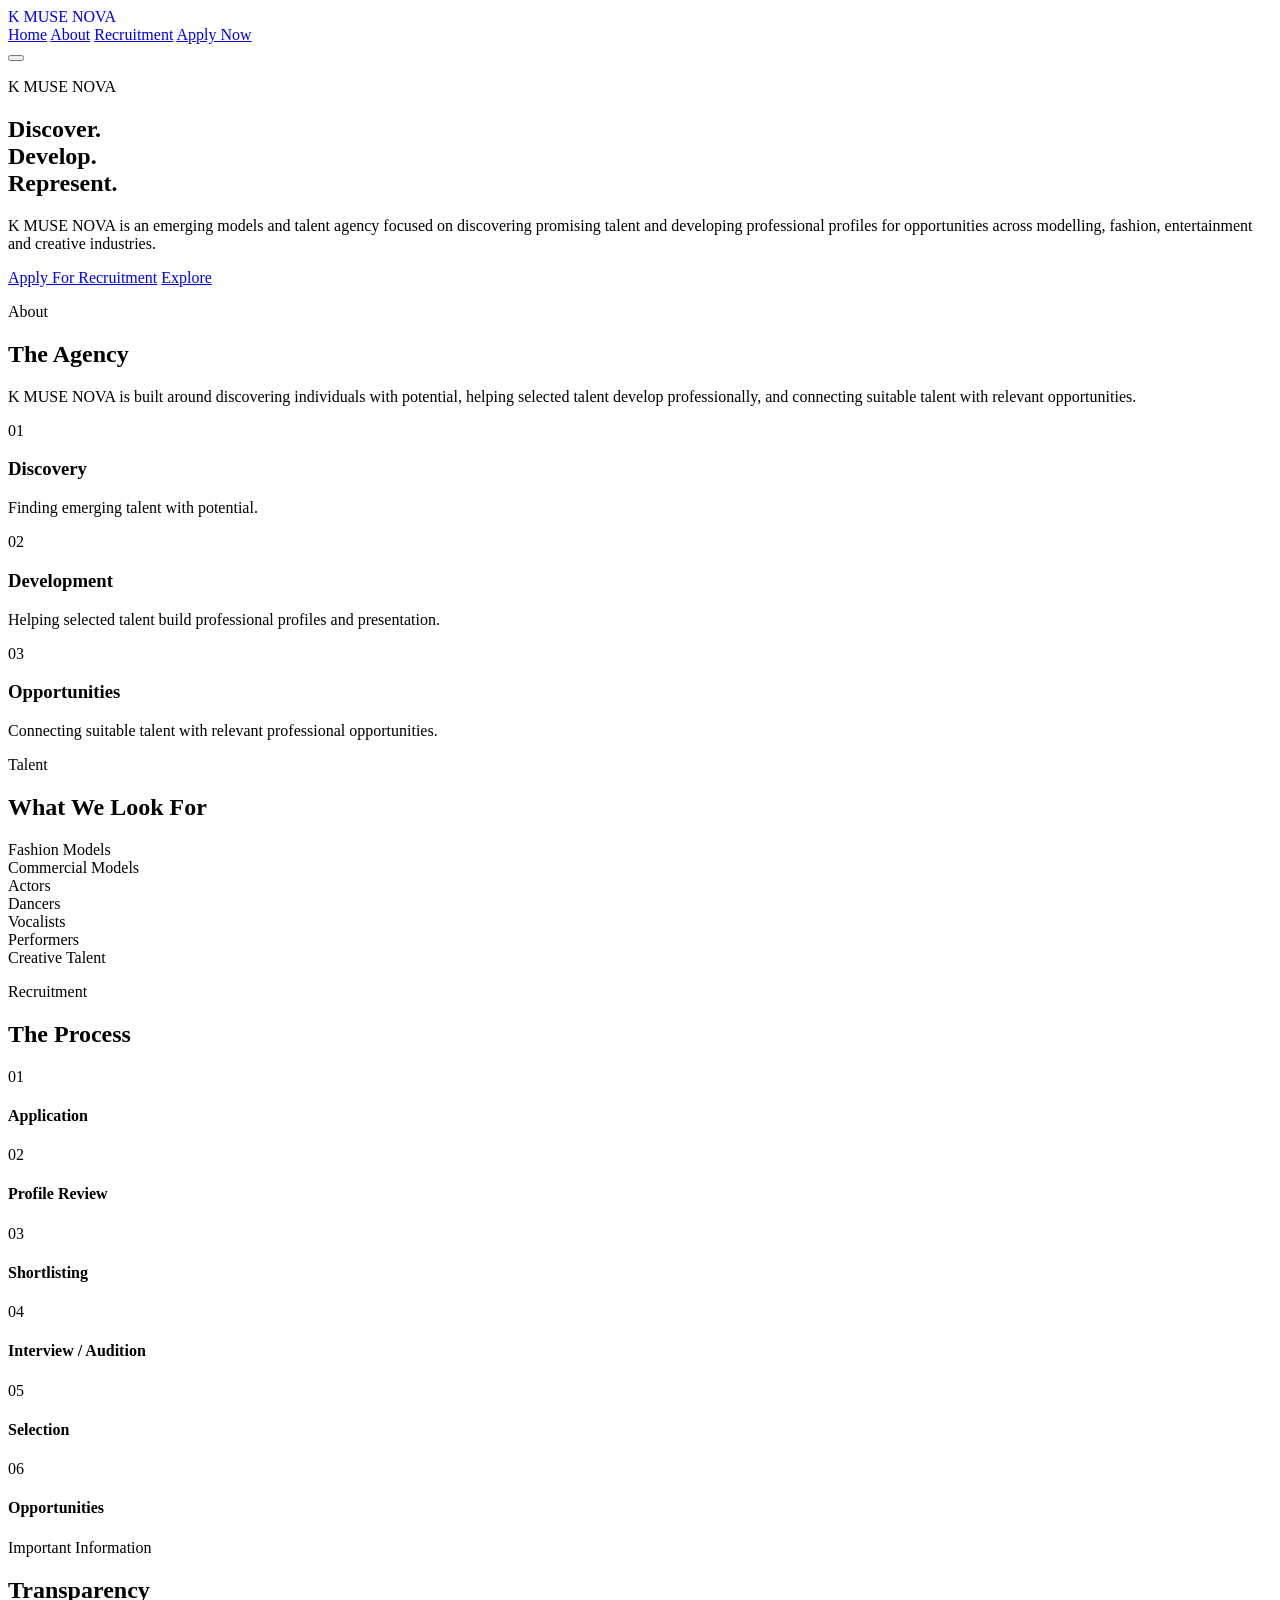
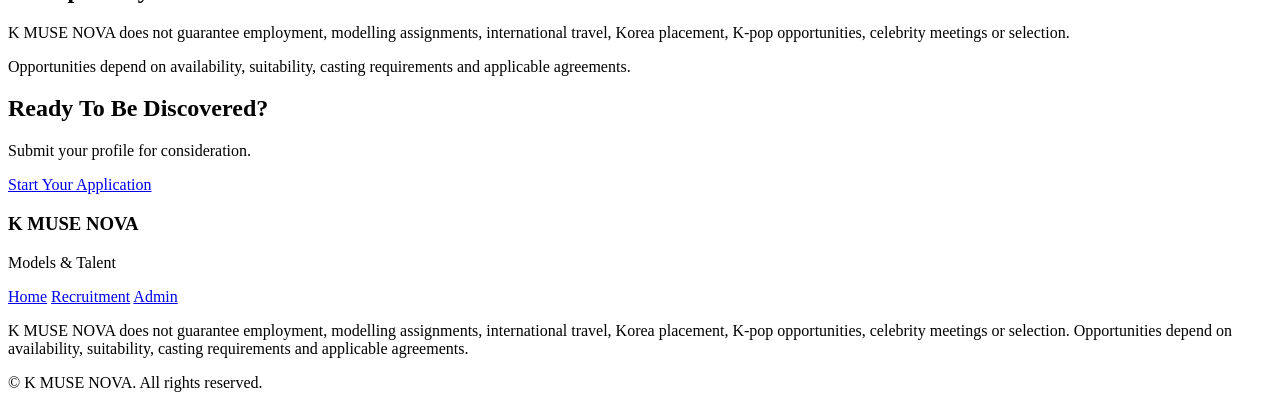
==== index.html @ 3d1bbb97 "Add initial HTML structure for K MUSE NOVA website" ====
<!DOCTYPE html>
<html lang="en">
<head>
<meta charset="UTF-8" />
<meta name="viewport" content="width=device-width, initial-scale=1.0" />
<title>K MUSE NOVA — Models &amp; Talent</title>
<meta name="description" content="K MUSE NOVA — a premium boutique modelling and talent agency. Discover. Develop. Represent." />
<link rel="preconnect" href="https://fonts.googleapis.com" />
<link rel="preconnect" href="https://fonts.gstatic.com" crossorigin />
<link href="https://fonts.googleapis.com/css2?family=Cormorant+Garamond:wght@300;400;500;600&family=Inter:wght@300;400;500;600&display=swap" rel="stylesheet" />
<link rel="stylesheet" href="css/style.css" />
</head>
<body>

<!-- ============ NAVIGATION ============ -->
<header class="nav" id="nav">
  <div class="container nav-inner">
    <a href="index.html" class="brand">
      <img src="assets/logo.png" alt="K MUSE NOVA logo" class="brand-logo" onerror="this.style.display='none';this.nextElementSibling.style.display='inline-block';" />
      <span class="brand-text" style="display:none;">K MUSE NOVA</span>
    </a>

    <nav class="nav-links" id="navLinks">
      <a href="index.html" class="nav-link active">Home</a>
      <a href="#about" class="nav-link">About</a>
      <a href="recruitment.html" class="nav-link">Recruitment</a>
      <a href="recruitment.html" class="btn btn-primary nav-cta">Apply Now</a>
    </nav>

    <button class="nav-toggle" id="navToggle" aria-label="Toggle navigation">
      <span></span><span></span><span></span>
    </button>
  </div>
</header>

<!-- ============ HERO ============ -->
<section class="hero">
  <div class="container hero-inner">
    <p class="eyebrow">K MUSE NOVA</p>
    <h1 class="hero-title">
      Discover.<br />
      Develop.<br />
      Represent.
    </h1>
    <p class="hero-text">
      K MUSE NOVA is an emerging models and talent agency focused on discovering
      promising talent and developing professional profiles for opportunities across
      modelling, fashion, entertainment and creative industries.
    </p>
    <div class="hero-actions">
      <a href="recruitment.html" class="btn btn-primary">Apply For Recruitment</a>
      <a href="#about" class="btn btn-ghost">Explore</a>
    </div>
  </div>
</section>

<!-- ============ ABOUT ============ -->
<section class="section" id="about">
  <div class="container">
    <p class="eyebrow center">About</p>
    <h2 class="section-title">The Agency</h2>
    <p class="section-lead">
      K MUSE NOVA is built around discovering individuals with potential, helping
      selected talent develop professionally, and connecting suitable talent with
      relevant opportunities.
    </p>

    <div class="grid three">
      <article class="editorial-block">
        <span class="block-num">01</span>
        <h3>Discovery</h3>
        <p>Finding emerging talent with potential.</p>
      </article>
      <article class="editorial-block">
        <span class="block-num">02</span>
        <h3>Development</h3>
        <p>Helping selected talent build professional profiles and presentation.</p>
      </article>
      <article class="editorial-block">
        <span class="block-num">03</span>
        <h3>Opportunities</h3>
        <p>Connecting suitable talent with relevant professional opportunities.</p>
      </article>
    </div>
  </div>
</section>

<!-- ============ CATEGORIES ============ -->
<section class="section section-subtle">
  <div class="container">
    <p class="eyebrow center">Talent</p>
    <h2 class="section-title">What We Look For</h2>

    <div class="grid three">
      <div class="category-card">Fashion Models</div>
      <div class="category-card">Commercial Models</div>
      <div class="category-card">Actors</div>
      <div class="category-card">Dancers</div>
      <div class="category-card">Vocalists</div>
      <div class="category-card">Performers</div>
      <div class="category-card">Creative Talent</div>
    </div>
  </div>
</section>

<!-- ============ PROCESS ============ -->
<section class="section">
  <div class="container">
    <p class="eyebrow center">Recruitment</p>
    <h2 class="section-title">The Process</h2>

    <div class="process">
      <div class="step"><span class="step-num">01</span><h4>Application</h4></div>
      <div class="step-line"></div>
      <div class="step"><span class="step-num">02</span><h4>Profile Review</h4></div>
      <div class="step-line"></div>
      <div class="step"><span class="step-num">03</span><h4>Shortlisting</h4></div>
      <div class="step-line"></div>
      <div class="step"><span class="step-num">04</span><h4>Interview / Audition</h4></div>
      <div class="step-line"></div>
      <div class="step"><span class="step-num">05</span><h4>Selection</h4></div>
      <div class="step-line"></div>
      <div class="step"><span class="step-num">06</span><h4>Opportunities</h4></div>
    </div>
  </div>
</section>

<!-- ============ TRANSPARENCY ============ -->
<section class="section section-subtle">
  <div class="container narrow">
    <p class="eyebrow center">Important Information</p>
    <h2 class="section-title">Transparency</h2>
    <div class="notice-box">
      <p>
        K MUSE NOVA does not guarantee employment, modelling assignments, international
        travel, Korea placement, K-pop opportunities, celebrity meetings or selection.
      </p>
      <p>
        Opportunities depend on availability, suitability, casting requirements and
        applicable agreements.
      </p>
    </div>
  </div>
</section>

<!-- ============ FINAL CTA ============ -->
<section class="section cta-section">
  <div class="container center">
    <h2 class="section-title">Ready To Be Discovered?</h2>
    <p class="section-lead">Submit your profile for consideration.</p>
    <a href="recruitment.html" class="btn btn-primary btn-lg">Start Your Application</a>
  </div>
</section>

<!-- ============ FOOTER ============ -->
<footer class="footer">
  <div class="container footer-inner">
    <div class="footer-brand">
      <h3>K MUSE NOVA</h3>
      <p>Models &amp; Talent</p>
    </div>
    <nav class="footer-links">
      <a href="index.html">Home</a>
      <a href="recruitment.html">Recruitment</a>
      <a href="admin.html">Admin</a>
    </nav>
  </div>
  <div class="footer-disclaimer container">
    <p>
      K MUSE NOVA does not guarantee employment, modelling assignments, international
      travel, Korea placement, K-pop opportunities, celebrity meetings or selection.
      Opportunities depend on availability, suitability, casting requirements and
      applicable agreements.
    </p>
    <p class="copy">© <span id="year"></span> K MUSE NOVA. All rights reserved.</p>
  </div>
</footer>

<div class="toast-wrap" id="toastWrap"></div>

<script src="js/config.js"></script>
<script src="js/supabase.js"></script>
<script src="js/main.js"></script>
</body>
</html>
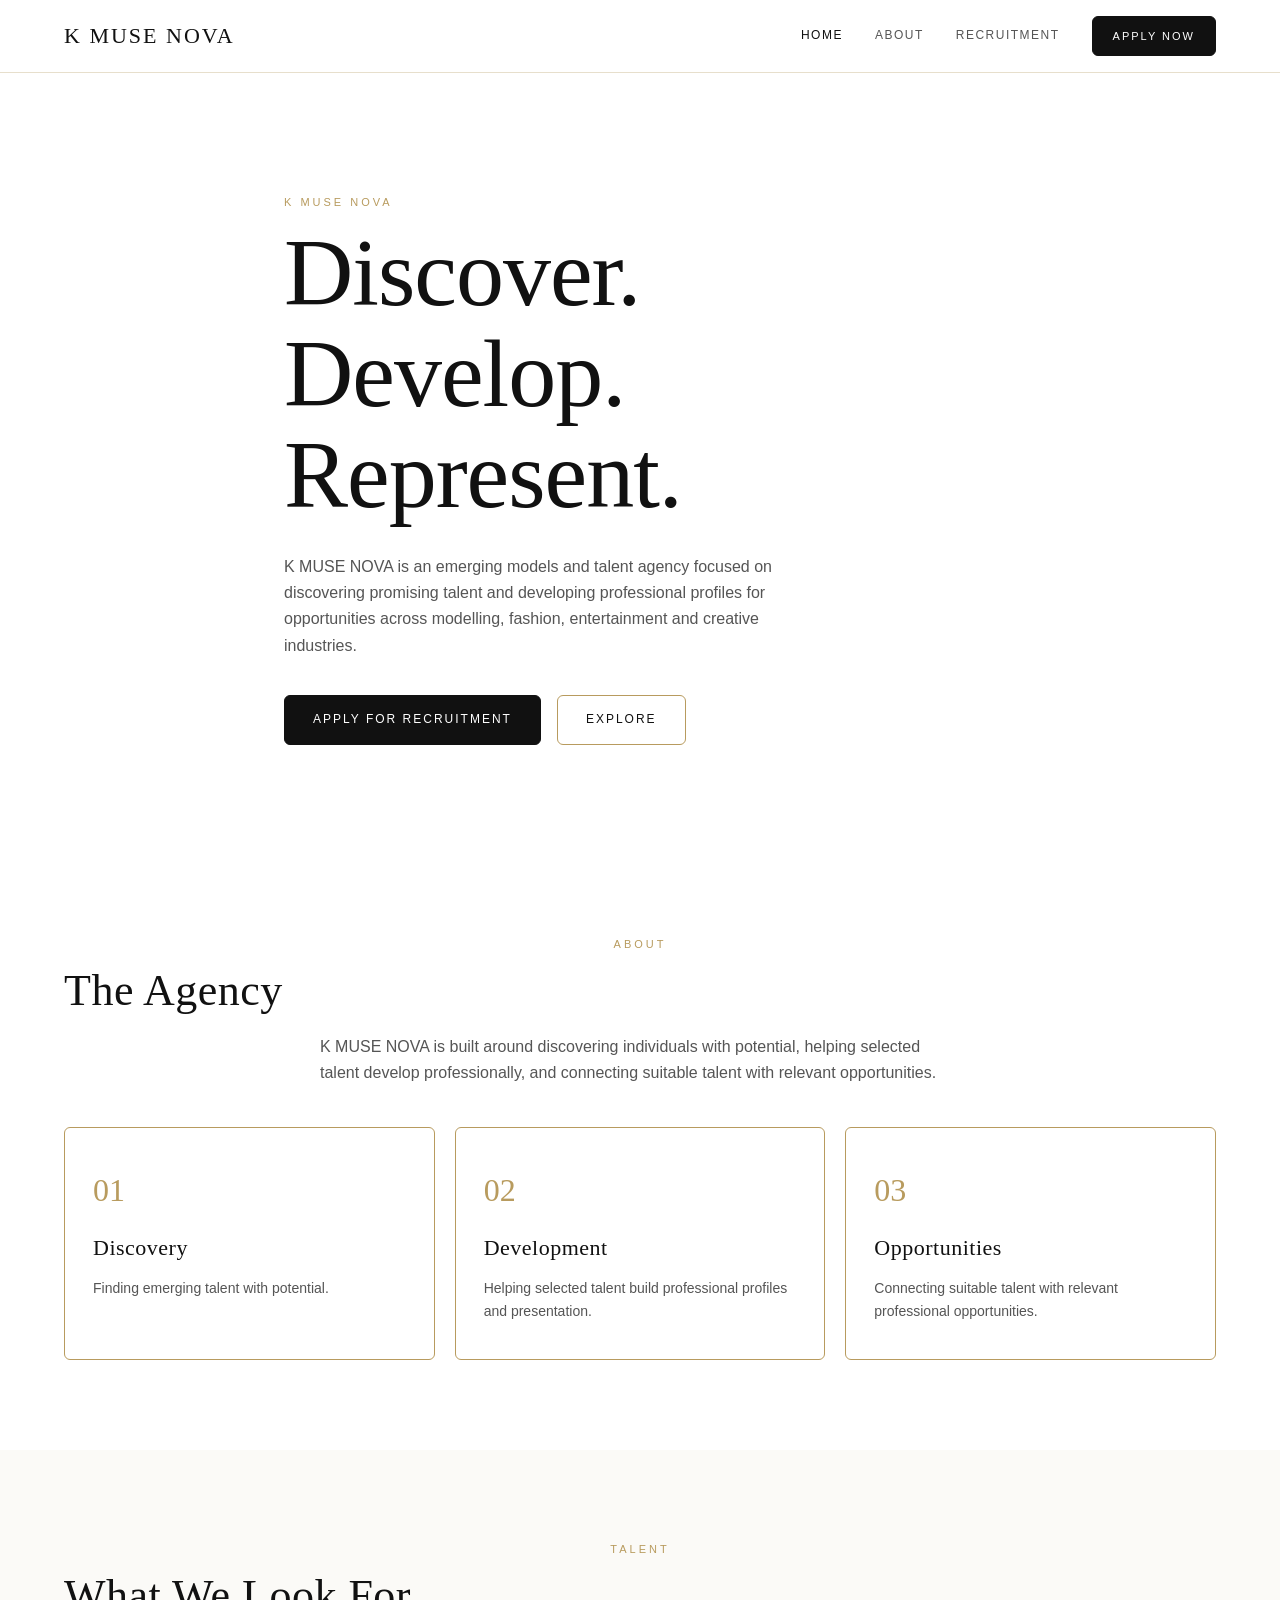
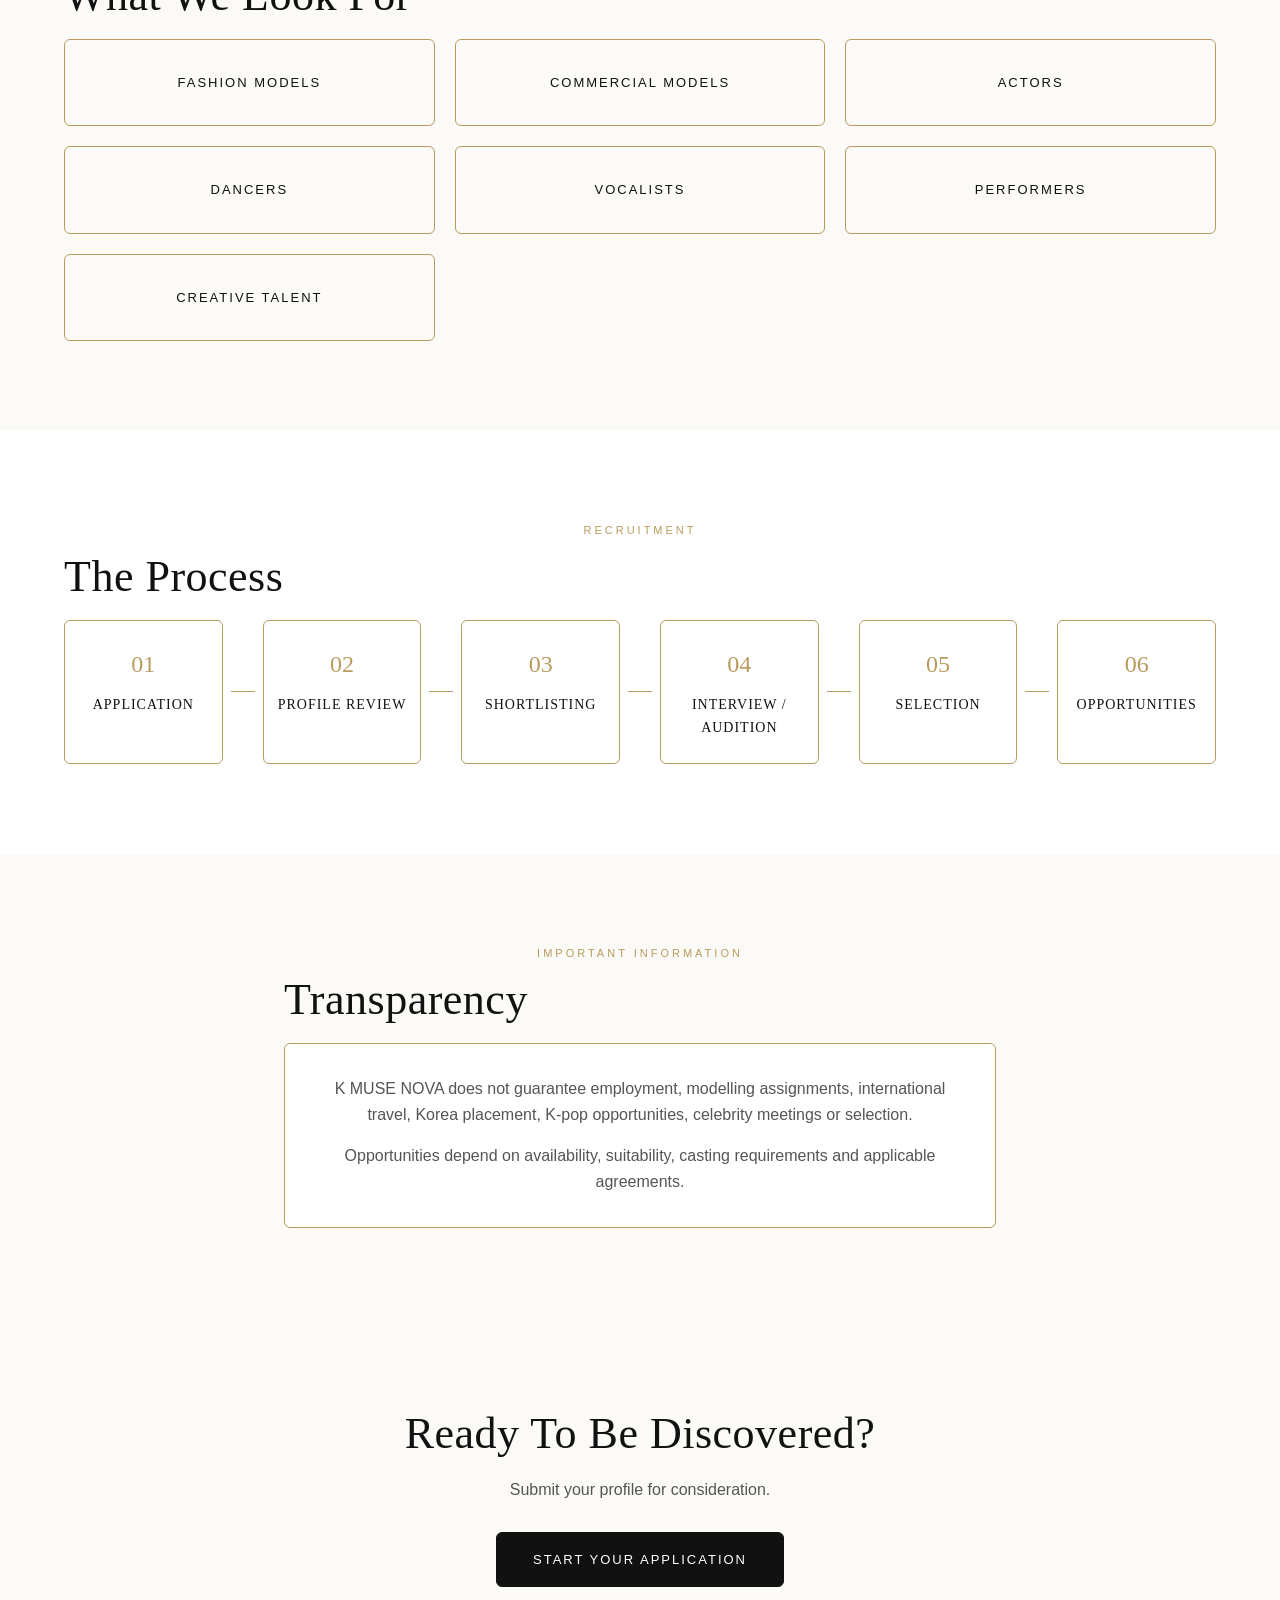
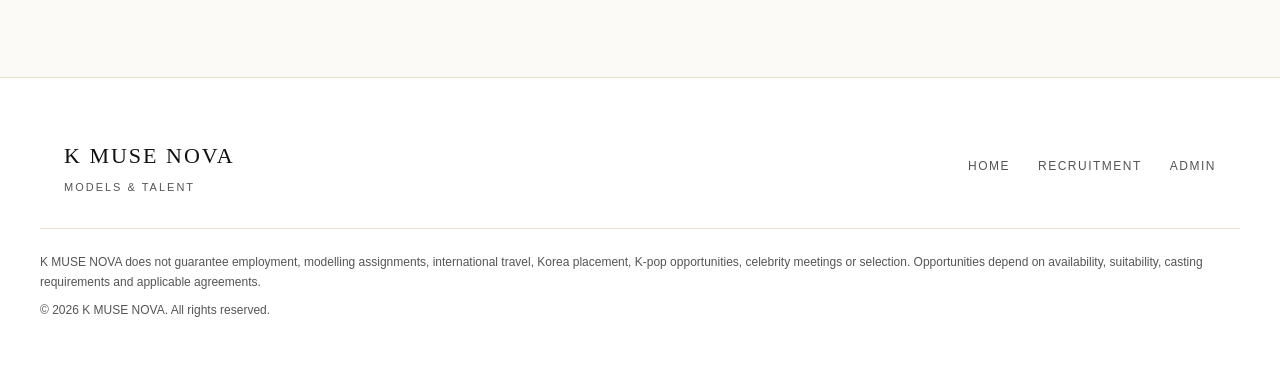
==== commit 0faf5d5e: "Add Supabase SDK script to index.html Added Supabase JavaScript SDK script tag to index.html." ====
--- a/index.html
+++ b/index.html
@@ -1,6 +1,7 @@
 <!DOCTYPE html>
 <html lang="en">
 <head>
+  <script src="https://cdn.jsdelivr.net/npm/@supabase/supabase-js@2"></script>
 <meta charset="UTF-8" />
 <meta name="viewport" content="width=device-width, initial-scale=1.0" />
 <title>K MUSE NOVA — Models &amp; Talent</title>
--- a/css/style.css
+++ b/css/style.css
@@ -0,0 +1,1065 @@
+/* ==========================================================
+   K MUSE NOVA — STYLE.CSS
+   Strict white / black / gold editorial system.
+   ========================================================== */
+
+:root {
+  --bg: #FFFFFF;
+  --bg-soft: #FBFAF7;
+  --text: #111111;
+  --text-muted: #555555;
+  --gold: #B89B5E;
+  --gold-soft: #D4C094;
+  --gold-bg: #F7F3EA;
+  --border: #E7DFCC;
+  --black: #111111;
+  --shadow: 0 1px 3px rgba(0,0,0,0.04);
+  --radius: 6px;
+  --radius-lg: 10px;
+  --transition: 0.25s ease;
+  --serif: 'Cormorant Garamond', 'Times New Roman', serif;
+  --sans: 'Inter', -apple-system, BlinkMacSystemFont, 'Segoe UI', sans-serif;
+}
+
+* { box-sizing: border-box; margin: 0; padding: 0; }
+
+html { scroll-behavior: smooth; }
+
+body {
+  font-family: var(--sans);
+  background: var(--bg);
+  color: var(--text);
+  font-size: 16px;
+  line-height: 1.65;
+  -webkit-font-smoothing: antialiased;
+}
+
+img { max-width: 100%; display: block; }
+
+a { color: inherit; text-decoration: none; }
+
+button { font-family: inherit; cursor: pointer; }
+
+input, select, textarea { font-family: inherit; }
+
+.container { max-width: 1200px; margin: 0 auto; padding: 0 24px; }
+.container.narrow { max-width: 760px; }
+.center { text-align: center; }
+.small { font-size: 13px; }
+.muted-text { color: var(--text-muted); font-size: 14px; }
+
+/* ============ TYPOGRAPHY ============ */
+h1, h2, h3, h4 {
+  font-family: var(--serif);
+  font-weight: 400;
+  letter-spacing: 0.5px;
+  color: var(--text);
+}
+
+.eyebrow {
+  text-transform: uppercase;
+  letter-spacing: 3px;
+  font-size: 11px;
+  color: var(--gold);
+  font-weight: 500;
+  margin-bottom: 12px;
+}
+.eyebrow.center { text-align: center; }
+
+.section-title {
+  font-size: clamp(28px, 4vw, 44px);
+  line-height: 1.2;
+  margin-bottom: 16px;
+}
+.section-title.small { font-size: 24px; }
+
+.section-lead {
+  color: var(--text-muted);
+  font-size: 16px;
+  max-width: 640px;
+  margin: 0 auto 40px;
+}
+.center .section-lead { text-align: center; }
+
+/* ============ BUTTONS ============ */
+.btn {
+  display: inline-block;
+  padding: 14px 28px;
+  font-size: 12px;
+  letter-spacing: 2px;
+  text-transform: uppercase;
+  font-weight: 500;
+  border: 1px solid var(--gold);
+  background: transparent;
+  color: var(--text);
+  border-radius: var(--radius);
+  transition: var(--transition);
+  cursor: pointer;
+}
+.btn:hover { background: var(--gold-bg); }
+.btn-primary {
+  background: var(--black);
+  color: #fff;
+  border-color: var(--black);
+}
+.btn-primary:hover {
+  background: var(--gold);
+  color: #fff;
+  border-color: var(--gold);
+}
+.btn-ghost { background: transparent; color: var(--text); }
+.btn-lg { padding: 16px 36px; font-size: 13px; }
+.btn-sm { padding: 8px 16px; font-size: 11px; }
+.btn-block { width: 100%; }
+.btn:disabled { opacity: 0.4; cursor: not-allowed; }
+
+/* ============ NAV ============ */
+.nav {
+  position: sticky;
+  top: 0;
+  z-index: 100;
+  background: rgba(255,255,255,0.95);
+  backdrop-filter: blur(8px);
+  border-bottom: 1px solid var(--border);
+}
+.nav-inner {
+  display: flex;
+  align-items: center;
+  justify-content: space-between;
+  height: 72px;
+}
+.brand { display: flex; align-items: center; }
+.brand-logo { height: 38px; width: auto; }
+.brand-text {
+  font-family: var(--serif);
+  font-size: 22px;
+  letter-spacing: 2px;
+  font-weight: 500;
+}
+.nav-links { display: flex; align-items: center; gap: 32px; }
+.nav-link {
+  font-size: 12px;
+  letter-spacing: 1.5px;
+  text-transform: uppercase;
+  color: var(--text-muted);
+  transition: var(--transition);
+}
+.nav-link:hover, .nav-link.active { color: var(--text); }
+.nav-cta { padding: 10px 20px; font-size: 11px; }
+
+.nav-toggle {
+  display: none;
+  background: transparent;
+  border: none;
+  flex-direction: column;
+  gap: 4px;
+  padding: 8px;
+}
+.nav-toggle span {
+  width: 24px;
+  height: 1px;
+  background: var(--text);
+  transition: var(--transition);
+}
+.nav-toggle.active span:nth-child(1) { transform: translateY(5px) rotate(45deg); }
+.nav-toggle.active span:nth-child(2) { opacity: 0; }
+.nav-toggle.active span:nth-child(3) { transform: translateY(-5px) rotate(-45deg); }
+
+/* ============ HERO ============ */
+.hero { padding: 120px 0 100px; }
+.hero-inner { max-width: 760px; }
+.hero-title {
+  font-size: clamp(48px, 8vw, 96px);
+  line-height: 1.05;
+  letter-spacing: -1px;
+  margin: 8px 0 28px;
+  font-weight: 300;
+}
+.hero-title.small { font-size: clamp(36px, 5vw, 56px); }
+.hero-text {
+  color: var(--text-muted);
+  max-width: 540px;
+  margin-bottom: 36px;
+  font-size: 16px;
+}
+.hero-actions { display: flex; gap: 16px; flex-wrap: wrap; }
+
+/* ============ SECTIONS ============ */
+.section { padding: 90px 0; }
+.section-subtle { background: var(--bg-soft); }
+
+.editorial-block {
+  border: 1px solid var(--gold);
+  padding: 36px 28px;
+  border-radius: var(--radius);
+  background: var(--bg);
+  transition: var(--transition);
+}
+.editorial-block:hover { background: var(--gold-bg); }
+.block-num {
+  display: block;
+  font-family: var(--serif);
+  font-size: 32px;
+  color: var(--gold);
+  margin-bottom: 14px;
+}
+.editorial-block h3 {
+  font-size: 22px;
+  margin-bottom: 10px;
+}
+.editorial-block p { color: var(--text-muted); font-size: 14px; }
+
+.grid { display: grid; gap: 20px; }
+.grid.two { grid-template-columns: repeat(2, 1fr); }
+.grid.three { grid-template-columns: repeat(3, 1fr); }
+
+.category-card {
+  border: 1px solid var(--gold);
+  padding: 32px 20px;
+  text-align: center;
+  font-size: 13px;
+  letter-spacing: 2px;
+  text-transform: uppercase;
+  border-radius: var(--radius);
+  transition: var(--transition);
+}
+.category-card:hover { background: var(--gold-bg); }
+
+/* ============ PROCESS ============ */
+.process {
+  display: flex;
+  align-items: stretch;
+  justify-content: space-between;
+  gap: 8px;
+  flex-wrap: wrap;
+}
+.step {
+  flex: 1;
+  min-width: 140px;
+  text-align: center;
+  padding: 24px 12px;
+  border: 1px solid var(--gold);
+  border-radius: var(--radius);
+}
+.step-num {
+  display: block;
+  font-family: var(--serif);
+  font-size: 24px;
+  color: var(--gold);
+  margin-bottom: 8px;
+}
+.step h4 { font-size: 14px; letter-spacing: 1px; text-transform: uppercase; }
+.step-line {
+  flex: 0 0 24px;
+  align-self: center;
+  height: 1px;
+  background: var(--gold);
+}
+
+/* ============ NOTICE ============ */
+.notice-box {
+  border: 1px solid var(--gold);
+  padding: 32px;
+  border-radius: var(--radius);
+  background: var(--bg);
+  text-align: center;
+}
+.notice-box p { color: var(--text-muted); margin-bottom: 14px; }
+.notice-box p:last-child { margin-bottom: 0; }
+
+/* ============ CTA ============ */
+.cta-section {
+  text-align: center;
+  background: var(--bg-soft);
+}
+.cta-section .section-lead { margin-bottom: 28px; }
+
+/* ============ FOOTER ============ */
+.footer { border-top: 1px solid var(--border); padding-top: 60px; }
+.footer-inner {
+  display: flex;
+  justify-content: space-between;
+  align-items: center;
+  flex-wrap: wrap;
+  gap: 24px;
+  padding-bottom: 32px;
+  border-bottom: 1px solid var(--border);
+}
+.footer-brand h3 {
+  font-size: 22px;
+  letter-spacing: 2px;
+  margin-bottom: 4px;
+}
+.footer-brand p {
+  font-size: 11px;
+  letter-spacing: 2px;
+  text-transform: uppercase;
+  color: var(--text-muted);
+}
+.footer-links { display: flex; gap: 28px; }
+.footer-links a {
+  font-size: 12px;
+  letter-spacing: 1.5px;
+  text-transform: uppercase;
+  color: var(--text-muted);
+}
+.footer-links a:hover { color: var(--text); }
+.footer-disclaimer {
+  padding: 24px 0 40px;
+  color: var(--text-muted);
+  font-size: 12px;
+}
+.footer-disclaimer p { margin-bottom: 8px; }
+.copy { color: var(--text-muted); }
+
+/* ============ RECRUITMENT FORM ============ */
+.recruit-page { padding-bottom: 80px; }
+.form-wrap {
+  max-width: 920px;
+  margin: 0 auto;
+  display: flex;
+  flex-direction: column;
+  gap: 32px;
+}
+.form-section {
+  border: 1px solid var(--gold);
+  border-radius: var(--radius);
+  padding: 36px;
+  background: var(--bg);
+}
+.form-section legend {
+  font-family: var(--serif);
+  font-size: 20px;
+  padding: 0 12px;
+  letter-spacing: 1px;
+}
+.form-section legend .step-num {
+  display: inline-block;
+  font-size: 16px;
+  color: var(--gold);
+  margin-right: 8px;
+}
+.optional-tag {
+  font-family: var(--sans);
+  font-size: 11px;
+  color: var(--text-muted);
+  letter-spacing: 1px;
+  margin-left: 8px;
+}
+
+.field { display: flex; flex-direction: column; margin-bottom: 16px; }
+.field.full { grid-column: 1 / -1; }
+.field label {
+  font-size: 11px;
+  letter-spacing: 1.5px;
+  text-transform: uppercase;
+  color: var(--text-muted);
+  margin-bottom: 8px;
+}
+.field input,
+.field select,
+.field textarea {
+  background: var(--bg);
+  border: 1px solid var(--gold);
+  border-radius: var(--radius);
+  padding: 12px 14px;
+  color: var(--text);
+  font-size: 14px;
+  transition: var(--transition);
+  width: 100%;
+  outline: none;
+}
+.field input:focus,
+.field select:focus,
+.field textarea:focus {
+  border-color: var(--gold);
+  box-shadow: 0 0 0 2px var(--gold-bg);
+}
+.field input[readonly] {
+  background: var(--bg-soft);
+  color: var(--text-muted);
+  cursor: not-allowed;
+}
+.field-hint { font-size: 11px; color: var(--text-muted); margin-top: 4px; }
+
+.info-pill {
+  display: inline-flex;
+  align-items: center;
+  gap: 8px;
+  border: 1px solid var(--gold);
+  padding: 8px 18px;
+  border-radius: 100px;
+  font-size: 11px;
+  letter-spacing: 1.5px;
+  text-transform: uppercase;
+  margin: 16px 0 12px;
+}
+.info-pill .dot { width: 6px; height: 6px; background: var(--gold); border-radius: 50%; }
+.age-pill {
+  display: inline-block;
+  border: 1px solid var(--gold);
+  padding: 6px 16px;
+  font-size: 11px;
+  letter-spacing: 1.5px;
+  text-transform: uppercase;
+  border-radius: 100px;
+  margin-bottom: 12px;
+}
+.age-warning {
+  margin-top: 12px;
+  padding: 12px 16px;
+  border: 1px solid #C0392B;
+  color: #C0392B;
+  border-radius: var(--radius);
+  font-size: 13px;
+}
+
+/* ============ PHOTO GRID ============ */
+.photo-grid { display: grid; grid-template-columns: repeat(2, 1fr); gap: 24px; }
+.photo-card {
+  border: 1px solid var(--gold);
+  border-radius: var(--radius);
+  padding: 20px;
+  background: var(--bg);
+}
+.photo-card-head {
+  display: flex;
+  align-items: baseline;
+  gap: 12px;
+  margin-bottom: 16px;
+}
+.photo-card-head .num {
+  font-family: var(--serif);
+  font-size: 20px;
+  color: var(--gold);
+}
+.photo-card-head h4 {
+  font-size: 14px;
+  letter-spacing: 1px;
+  text-transform: uppercase;
+}
+.photo-card .instruction {
+  font-size: 12px;
+  color: var(--text-muted);
+  margin-bottom: 16px;
+}
+.photo-block { margin-bottom: 16px; }
+.photo-block:last-child { margin-bottom: 0; }
+.photo-block-label {
+  font-size: 10px;
+  letter-spacing: 1.5px;
+  text-transform: uppercase;
+  color: var(--text-muted);
+  margin-bottom: 8px;
+}
+.photo-area {
+  width: 100%;
+  aspect-ratio: 4 / 5;
+  border: 1px solid var(--border);
+  border-radius: var(--radius);
+  background: var(--bg-soft);
+  overflow: hidden;
+  position: relative;
+  display: flex;
+  align-items: center;
+  justify-content: center;
+}
+.photo-area img {
+  width: 100%;
+  height: 100%;
+  object-fit: cover;
+}
+.photo-area.placeholder {
+  flex-direction: column;
+  gap: 8px;
+  padding: 16px;
+  text-align: center;
+}
+.photo-area.placeholder .label {
+  font-size: 11px;
+  letter-spacing: 1.5px;
+  text-transform: uppercase;
+  color: var(--text-muted);
+}
+.photo-area.placeholder .btn-sm { margin-top: 8px; }
+.photo-area.unavailable {
+  color: var(--text-muted);
+  font-size: 12px;
+  letter-spacing: 1px;
+  text-align: center;
+  padding: 16px;
+}
+.file-info {
+  display: flex;
+  justify-content: space-between;
+  font-size: 11px;
+  color: var(--text-muted);
+  margin-top: 8px;
+}
+.file-actions {
+  display: flex;
+  gap: 8px;
+  margin-top: 8px;
+}
+
+/* ============ VIDEO UPLOAD ============ */
+.video-upload {
+  border: 1px dashed var(--gold);
+  border-radius: var(--radius);
+  padding: 24px;
+  text-align: center;
+}
+.upload-placeholder p {
+  font-size: 12px;
+  letter-spacing: 1.5px;
+  text-transform: uppercase;
+  color: var(--text-muted);
+  margin-bottom: 12px;
+}
+.upload-preview video {
+  width: 100%;
+  max-height: 320px;
+  border-radius: var(--radius);
+  border: 1px solid var(--border);
+}
+
+/* ============ CONSENT ============ */
+.check {
+  display: flex;
+  align-items: flex-start;
+  gap: 12px;
+  margin-bottom: 16px;
+  cursor: pointer;
+  font-size: 14px;
+  line-height: 1.5;
+}
+.check input { margin-top: 4px; accent-color: var(--gold); }
+.check span { color: var(--text); }
+.form-actions { margin-top: 24px; text-align: center; }
+
+/* ============ MAINTENANCE BANNER ============ */
+.maintenance-banner {
+  background: #1a1a1a;
+  color: #fff;
+  padding: 16px 0;
+  text-align: center;
+  font-size: 13px;
+}
+.maintenance-banner strong { color: var(--gold); margin-right: 8px; }
+
+/* ============ SUCCESS STATE ============ */
+.success-screen { padding: 100px 0; }
+.app-id-card {
+  border: 1px solid var(--gold);
+  padding: 24px;
+  border-radius: var(--radius);
+  display: inline-block;
+  margin: 32px 0;
+}
+.app-id-label {
+  display: block;
+  font-size: 10px;
+  letter-spacing: 2px;
+  text-transform: uppercase;
+  color: var(--text-muted);
+  margin-bottom: 8px;
+}
+.app-id-value {
+  font-family: var(--serif);
+  font-size: 28px;
+  letter-spacing: 1px;
+  color: var(--text);
+}
+
+/* ============ ADMIN LOGIN ============ */
+.admin-body { background: var(--bg); }
+.login-screen {
+  min-height: 100vh;
+  display: flex;
+  align-items: center;
+  justify-content: center;
+  padding: 24px;
+}
+.login-card {
+  width: 100%;
+  max-width: 400px;
+  border: 1px solid var(--gold);
+  padding: 48px 36px;
+  border-radius: var(--radius-lg);
+  background: var(--bg);
+}
+.login-logo {
+  height: 48px;
+  margin: 0 auto 16px;
+  display: block;
+}
+.login-title {
+  font-size: 28px;
+  text-align: center;
+  letter-spacing: 3px;
+  margin-bottom: 32px;
+}
+.login-form { display: flex; flex-direction: column; gap: 16px; }
+
+/* ============ ADMIN DASHBOARD ============ */
+.dashboard { display: flex; min-height: 100vh; }
+.sidebar {
+  width: 260px;
+  background: var(--bg);
+  border-right: 1px solid var(--border);
+  padding: 24px 0;
+  position: fixed;
+  top: 0;
+  bottom: 0;
+  left: 0;
+  z-index: 50;
+  display: flex;
+  flex-direction: column;
+}
+.sidebar-brand {
+  display: flex;
+  align-items: center;
+  gap: 12px;
+  padding: 0 24px 24px;
+  border-bottom: 1px solid var(--border);
+}
+.sidebar-logo { height: 36px; }
+.sidebar-brand strong {
+  display: block;
+  font-family: var(--serif);
+  font-size: 14px;
+  letter-spacing: 2px;
+}
+.sidebar-brand span {
+  font-size: 10px;
+  letter-spacing: 1.5px;
+  text-transform: uppercase;
+  color: var(--text-muted);
+}
+.sidebar-nav { flex: 1; display: flex; flex-direction: column; padding: 24px 12px; gap: 4px; }
+.side-link {
+  padding: 12px 16px;
+  font-size: 12px;
+  letter-spacing: 1.5px;
+  text-transform: uppercase;
+  color: var(--text-muted);
+  border-radius: var(--radius);
+  transition: var(--transition);
+}
+.side-link:hover { background: var(--gold-bg); color: var(--text); }
+.side-link.active { background: var(--black); color: #fff; }
+.side-link.logout { margin-top: auto; color: #C0392B; }
+
+.sidebar-overlay {
+  display: none;
+  position: fixed;
+  inset: 0;
+  background: rgba(0,0,0,0.4);
+  z-index: 40;
+}
+.sidebar-overlay.active { display: block; }
+
+.dash-main { flex: 1; margin-left: 260px; display: flex; flex-direction: column; }
+
+.topbar {
+  height: 72px;
+  border-bottom: 1px solid var(--border);
+  display: flex;
+  align-items: center;
+  justify-content: space-between;
+  padding: 0 24px;
+  background: var(--bg);
+}
+.topbar-title {
+  font-family: var(--sans);
+  font-size: 16px;
+  letter-spacing: 1px;
+  text-transform: uppercase;
+  font-weight: 500;
+}
+.admin-name { font-size: 12px; color: var(--text-muted); }
+.menu-btn {
+  display: none;
+  background: transparent;
+  border: none;
+  flex-direction: column;
+  gap: 4px;
+}
+.menu-btn span { width: 22px; height: 1px; background: var(--text); }
+
+.view { display: none; padding: 32px 24px; }
+.view.active { display: block; }
+.view-note {
+  padding: 24px;
+  border: 1px solid var(--border);
+  border-radius: var(--radius);
+  color: var(--text-muted);
+  font-size: 14px;
+}
+
+.stats-grid {
+  display: grid;
+  grid-template-columns: repeat(4, 1fr);
+  gap: 16px;
+}
+.stat-card {
+  border: 1px solid var(--gold);
+  padding: 24px;
+  border-radius: var(--radius);
+  background: var(--bg);
+}
+.stat-label {
+  display: block;
+  font-size: 10px;
+  letter-spacing: 1.5px;
+  text-transform: uppercase;
+  color: var(--text-muted);
+  margin-bottom: 8px;
+}
+.stat-num {
+  font-family: var(--serif);
+  font-size: 32px;
+  color: var(--text);
+}
+
+/* ============ FILTERS ============ */
+.filters-bar {
+  display: flex;
+  flex-wrap: wrap;
+  gap: 12px;
+  margin-bottom: 24px;
+}
+.search-input,
+.filter-select {
+  padding: 10px 14px;
+  border: 1px solid var(--gold);
+  border-radius: var(--radius);
+  background: var(--bg);
+  color: var(--text);
+  font-size: 13px;
+  outline: none;
+  transition: var(--transition);
+}
+.search-input { flex: 1; min-width: 240px; }
+.search-input:focus,
+.filter-select:focus { box-shadow: 0 0 0 2px var(--gold-bg); }
+
+/* ============ TABLE ============ */
+.table-wrap {
+  border: 1px solid var(--border);
+  border-radius: var(--radius);
+  overflow: hidden;
+  background: var(--bg);
+}
+.app-table { width: 100%; border-collapse: collapse; }
+.app-table th,
+.app-table td {
+  padding: 14px 16px;
+  text-align: left;
+  font-size: 13px;
+  border-bottom: 1px solid var(--border);
+}
+.app-table th {
+  font-size: 10px;
+  letter-spacing: 1.5px;
+  text-transform: uppercase;
+  color: var(--text-muted);
+  background: var(--bg-soft);
+}
+.app-table tbody tr { transition: var(--transition); }
+.app-table tbody tr:hover { background: var(--gold-bg); }
+.status-badge {
+  display: inline-block;
+  padding: 4px 10px;
+  font-size: 10px;
+  letter-spacing: 1px;
+  text-transform: uppercase;
+  border: 1px solid var(--gold);
+  border-radius: 100px;
+  background: var(--bg);
+}
+.app-cards { display: none; }
+.empty-state {
+  padding: 48px;
+  text-align: center;
+  color: var(--text-muted);
+  font-size: 14px;
+}
+
+/* ============ DRAWER ============ */
+.drawer-overlay {
+  display: none;
+  position: fixed;
+  inset: 0;
+  background: rgba(0,0,0,0.4);
+  z-index: 100;
+}
+.drawer-overlay.active { display: block; }
+.drawer {
+  position: fixed;
+  top: 0;
+  right: 0;
+  bottom: 0;
+  width: min(640px, 100%);
+  background: var(--bg);
+  border-left: 1px solid var(--border);
+  z-index: 110;
+  transform: translateX(100%);
+  transition: transform 0.3s ease;
+  display: flex;
+  flex-direction: column;
+}
+.drawer.active { transform: translateX(0); }
+.drawer-header {
+  display: flex;
+  justify-content: space-between;
+  align-items: center;
+  padding: 20px 24px;
+  border-bottom: 1px solid var(--border);
+}
+.drawer-close {
+  background: transparent;
+  border: none;
+  font-size: 28px;
+  line-height: 1;
+  color: var(--text);
+}
+.drawer-body {
+  flex: 1;
+  overflow-y: auto;
+  padding: 24px;
+}
+.drawer-section {
+  border: 1px solid var(--gold);
+  border-radius: var(--radius);
+  padding: 20px;
+  margin-bottom: 16px;
+}
+.drawer-section h4 {
+  font-size: 14px;
+  letter-spacing: 1.5px;
+  text-transform: uppercase;
+  margin-bottom: 16px;
+  color: var(--text-muted);
+}
+.detail-row {
+  display: flex;
+  justify-content: space-between;
+  padding: 8px 0;
+  border-bottom: 1px solid var(--border);
+  font-size: 14px;
+}
+.detail-row:last-child { border-bottom: none; }
+.detail-row .label { color: var(--text-muted); }
+.detail-row .value { color: var(--text); text-align: right; }
+
+.status-actions {
+  display: flex;
+  flex-wrap: wrap;
+  gap: 8px;
+  margin-bottom: 8px;
+}
+.status-actions .btn { font-size: 10px; padding: 8px 14px; }
+
+.gallery-grid {
+  display: grid;
+  grid-template-columns: repeat(2, 1fr);
+  gap: 12px;
+}
+.gallery-item {
+  border: 1px solid var(--border);
+  border-radius: var(--radius);
+  overflow: hidden;
+  cursor: pointer;
+  aspect-ratio: 4 / 5;
+  background: var(--bg-soft);
+}
+.gallery-item img { width: 100%; height: 100%; object-fit: cover; }
+.gallery-caption {
+  font-size: 10px;
+  letter-spacing: 1px;
+  text-transform: uppercase;
+  color: var(--text-muted);
+  margin-bottom: 6px;
+}
+
+.note-input {
+  width: 100%;
+  border: 1px solid var(--gold);
+  border-radius: var(--radius);
+  padding: 12px;
+  font-size: 13px;
+  resize: vertical;
+  min-height: 80px;
+  outline: none;
+}
+.note-input:focus { box-shadow: 0 0 0 2px var(--gold-bg); }
+.notes-list { margin-top: 16px; }
+.note-item {
+  padding: 12px;
+  border: 1px solid var(--border);
+  border-radius: var(--radius);
+  margin-bottom: 8px;
+}
+.note-item-meta {
+  font-size: 10px;
+  letter-spacing: 1px;
+  text-transform: uppercase;
+  color: var(--text-muted);
+  margin-bottom: 4px;
+}
+
+/* ============ IMAGE MODAL ============ */
+.img-modal {
+  display: none;
+  position: fixed;
+  inset: 0;
+  background: rgba(0,0,0,0.9);
+  z-index: 200;
+  align-items: center;
+  justify-content: center;
+  padding: 32px;
+}
+.img-modal.active { display: flex; }
+.img-modal img {
+  max-width: 90%;
+  max-height: 90vh;
+  object-fit: contain;
+}
+.img-modal-close {
+  position: absolute;
+  top: 24px;
+  right: 24px;
+  background: transparent;
+  border: none;
+  color: #fff;
+  font-size: 36px;
+  cursor: pointer;
+}
+
+/* ============ CONFIRM MODAL ============ */
+.confirm-modal {
+  display: none;
+  position: fixed;
+  inset: 0;
+  background: rgba(0,0,0,0.5);
+  z-index: 200;
+  align-items: center;
+  justify-content: center;
+  padding: 24px;
+}
+.confirm-modal.active { display: flex; }
+.confirm-card {
+  background: var(--bg);
+  border: 1px solid var(--gold);
+  border-radius: var(--radius-lg);
+  padding: 32px;
+  max-width: 400px;
+  text-align: center;
+}
+.confirm-card p { margin-bottom: 20px; font-size: 15px; }
+.confirm-actions { display: flex; gap: 12px; justify-content: center; }
+
+/* ============ SETTINGS ============ */
+.settings-card {
+  border: 1px solid var(--gold);
+  border-radius: var(--radius);
+  padding: 32px;
+  max-width: 720px;
+}
+.settings-card .grid.two { margin-bottom: 24px; }
+
+/* ============ TOAST ============ */
+.toast-wrap {
+  position: fixed;
+  bottom: 24px;
+  right: 24px;
+  z-index: 300;
+  display: flex;
+  flex-direction: column;
+  gap: 8px;
+}
+.toast {
+  background: var(--black);
+  color: #fff;
+  padding: 14px 20px;
+  border-radius: var(--radius);
+  border: 1px solid var(--gold);
+  font-size: 13px;
+  min-width: 220px;
+  max-width: 340px;
+  opacity: 0;
+  transform: translateY(20px);
+  transition: var(--transition);
+}
+.toast.show { opacity: 1; transform: translateY(0); }
+.toast.error { border-color: #C0392B; }
+.toast.success { border-color: var(--gold); }
+
+/* ============ RESPONSIVE ============ */
+@media (max-width: 900px) {
+  .grid.three { grid-template-columns: repeat(2, 1fr); }
+  .stats-grid { grid-template-columns: repeat(2, 1fr); }
+  .photo-grid { grid-template-columns: 1fr; }
+}
+@media (max-width: 768px) {
+  .nav-links {
+    position: fixed;
+    top: 72px;
+    right: 0;
+    width: 100%;
+    background: var(--bg);
+    flex-direction: column;
+    align-items: flex-start;
+    padding: 24px;
+    gap: 16px;
+    border-bottom: 1px solid var(--border);
+    transform: translateY(-150%);
+    transition: var(--transition);
+  }
+  .nav-links.active { transform: translateY(0); }
+  .nav-toggle { display: flex; }
+
+  .hero { padding: 80px 0 60px; }
+  .section { padding: 60px 0; }
+  .grid.two, .grid.three { grid-template-columns: 1fr; }
+
+  .process { flex-direction: column; }
+  .step-line { width: 100%; height: 1px; }
+
+  .footer-inner { flex-direction: column; text-align: center; }
+  .footer-links { flex-wrap: wrap; justify-content: center; }
+
+  .form-section { padding: 24px; }
+
+  .stats-grid { grid-template-columns: 1fr; }
+
+  .sidebar { transform: translateX(-100%); transition: transform 0.3s ease; }
+  .sidebar.active { transform: translateX(0); }
+  .dash-main { margin-left: 0; }
+  .menu-btn { display: flex; }
+
+  .app-table { display: none; }
+  .app-cards { display: flex; flex-direction: column; gap: 12px; padding: 16px; }
+  .app-card {
+    border: 1px solid var(--border);
+    border-radius: var(--radius);
+    padding: 16px;
+  }
+  .app-card .row {
+    display: flex;
+    justify-content: space-between;
+    padding: 4px 0;
+    font-size: 13px;
+  }
+  .app-card .row .label { color: var(--text-muted); font-size: 11px; text-transform: uppercase; letter-spacing: 1px; }
+
+  .gallery-grid { grid-template-columns: 1fr; }
+}
+
+@media (prefers-reduced-motion: reduce) {
+  *, *::before, *::after {
+    animation-duration: 0.01ms !important;
+    transition-duration: 0.01ms !important;
+  }
+}
